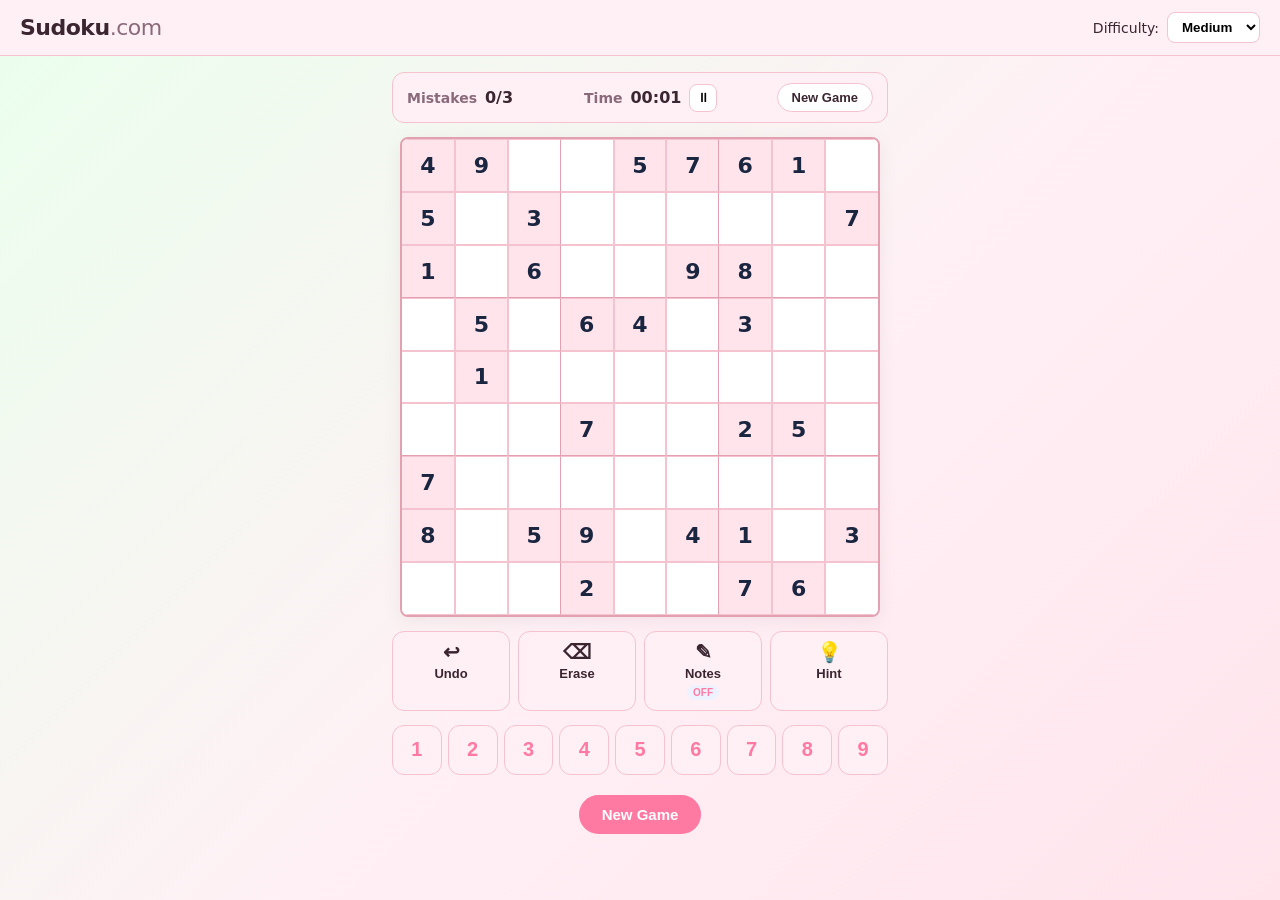
==== index.html @ c15cadb0 "Create Sudoku game" ====
<!DOCTYPE html>
<html lang="en">
<head>
<meta charset="UTF-8">
<meta name="viewport" content="width=device-width, initial-scale=1.0">
<title>Sudoku - Play Free</title>
<link rel="stylesheet" href="style.css">
</head>
<body>
<header class="topbar">
  <div class="logo">Sudoku<span>.com</span></div>
  <div class="top-controls">
    <div class="difficulty-wrap">
      <label for="difficulty">Difficulty:</label>
      <select id="difficulty">
        <option value="easy">Easy</option>
        <option value="medium" selected>Medium</option>
        <option value="hard">Hard</option>
        <option value="expert">Expert</option>
      </select>
    </div>
  </div>
</header>

<main class="container">
  <div class="game-header">
    <div class="stat mistake-stat">
      <span class="stat-label">Mistakes</span>
      <span class="stat-value" id="mistakes">0/3</span>
    </div>
    <div class="stat timer-stat">
      <span class="stat-label">Time</span>
      <span class="stat-value" id="timer">00:00</span>
      <button id="pauseBtn" class="icon-btn small" title="Pause/Resume">⏸</button>
    </div>
    <div class="stat">
      <button id="newGameTop" class="btn secondary small">New Game</button>
    </div>
  </div>

  <div class="board-wrap">
    <div id="board" class="board"></div>
  </div>

  <div class="controls">
    <button class="tool-btn" id="undoBtn" title="Undo (Ctrl+Z)">
      <span class="tool-icon">↩</span>
      <span>Undo</span>
    </button>
    <button class="tool-btn" id="eraseBtn" title="Erase (Del)">
      <span class="tool-icon">⌫</span>
      <span>Erase</span>
    </button>
    <button class="tool-btn" id="notesBtn" title="Notes (N)">
      <span class="tool-icon">✎</span>
      <span>Notes</span>
      <span id="notesIndicator" class="notes-indicator">OFF</span>
    </button>
    <button class="tool-btn" id="hintBtn" title="Hint">
      <span class="tool-icon">💡</span>
      <span>Hint</span>
    </button>
  </div>

  <div class="numpad" id="numpad">
    <!-- buttons 1-9 generated by JS, but static fallback -->
    <button data-num="1">1</button>
    <button data-num="2">2</button>
    <button data-num="3">3</button>
    <button data-num="4">4</button>
    <button data-num="5">5</button>
    <button data-num="6">6</button>
    <button data-num="7">7</button>
    <button data-num="8">8</button>
    <button data-num="9">9</button>
  </div>

  <div class="bottom-actions">
    <button id="newGameBtn" class="btn primary">New Game</button>
  </div>
</main>

<!-- Modals -->
<div id="winModal" class="modal hidden">
  <div class="modal-content">
    <h2>🎉 You Win!</h2>
    <p id="winTime">Time: 00:00</p>
    <p id="winMistakes"></p>
    <button id="winNewGame" class="btn primary">New Game</button>
  </div>
</div>

<div id="loseModal" class="modal hidden">
  <div class="modal-content">
    <h2>Game Over</h2>
    <p>You made 3 mistakes.</p>
    <button id="loseNewGame" class="btn primary">Try Again</button>
  </div>
</div>

<div id="confirmModal" class="modal hidden">
  <div class="modal-content">
    <h2>Start new game?</h2>
    <p>Current progress will be lost.</p>
    <div class="modal-actions">
      <button id="confirmYes" class="btn primary">Yes</button>
      <button id="confirmNo" class="btn secondary">Cancel</button>
    </div>
  </div>
</div>

<div id="hintModal" class="modal hidden">
  <div class="modal-content hint-modal-content">
    <div class="hint-header">
      <h2>💡 Hint</h2>
      <button id="hintCloseX" class="icon-btn small" style="position:absolute;right:16px;top:16px;">✕</button>
    </div>
    <p id="hintTarget" class="hint-target-text"></p>
    <div class="hint-answer-row">
      <span class="hint-answer-label">Answer:</span>
      <span id="hintAnswer" class="hint-answer"></span>
    </div>
    <div id="hintVisual" class="hint-mini-board"></div>
    <div class="hint-legend">
      <span><i class="dot dot-target"></i> Target cell</span>
      <span><i class="dot dot-row"></i> Same row</span>
      <span><i class="dot dot-col"></i> Same column</span>
      <span><i class="dot dot-box"></i> Same 3×3 box</span>
      <span><i class="dot dot-block"></i> Blocks other numbers</span>
    </div>
    <div id="hintExplain" class="hint-explain"></div>
    <div class="modal-actions">
      <button id="hintFillBtn" class="btn primary">Fill Answer</button>
      <button id="hintCloseBtn" class="btn secondary">Got it</button>
    </div>
  </div>
</div>

<script src="script.js"></script>
</body>
</html>
---- style.css ----
* { box-sizing: border-box; margin: 0; padding: 0; }
:root{
  --bg:#eaffed;
  --card:#fff0f5;
  --primary:#ff7aa2;
  --primary-dark:#e35d88;
  --border:#f5c2cf;
  --border-strong:#e3a0b1;
  --text:#3a2530;
  --muted:#8a6a7a;
  --cell-fixed-bg:#ffe4ec;
  --cell-selected:#ffd1dc;
  --cell-same:#ffeef3;
  --cell-highlight:#e8ffe8;
  --error:#e63946;
  --success:#2d9a5a;
}
body{
  font-family: 'Segoe UI', system-ui, -apple-system, sans-serif;
  background: linear-gradient(135deg, #eaffed 0%, #fff0f5 55%, #ffe4ec 100%);
  color: var(--text);
  min-height: 100vh;
  display:flex;
  flex-direction:column;
}
.topbar{
  background: var(--card);
  border-bottom:1px solid var(--border);
  padding:12px 20px;
  display:flex;
  justify-content:space-between;
  align-items:center;
  position:sticky;
  top:0;
  z-index:10;
}
.logo{ font-weight:800; font-size:22px; letter-spacing:-0.5px;}
.logo span{ font-weight:400; color:var(--muted);}
.difficulty-wrap{ display:flex; align-items:center; gap:8px; font-size:14px;}
.difficulty-wrap select{
  padding:6px 10px;
  border:1px solid var(--border);
  border-radius:8px;
  background:#fff;
  font-weight:600;
}
.container{
  max-width:520px;
  width:100%;
  margin:0 auto;
  padding:16px 12px 32px;
  flex:1;
  display:flex;
  flex-direction:column;
  align-items:center;
  gap:14px;
}
.game-header{
  width:100%;
  display:flex;
  justify-content:space-between;
  align-items:center;
  background:var(--card);
  border:1px solid var(--border);
  border-radius:12px;
  padding:10px 14px;
}
.stat{ display:flex; align-items:center; gap:8px; font-size:14px;}
.stat-label{ color:var(--muted); font-weight:600;}
.stat-value{ font-weight:800; font-size:16px; min-width:40px;}
#mistakes.error{ color:var(--error); }
.icon-btn{
  border:1px solid var(--border);
  background:#fff;
  border-radius:8px;
  width:28px; height:28px;
  cursor:pointer;
}
.icon-btn:hover{ background:var(--bg); }

.board-wrap{
  width:100%;
  display:flex;
  justify-content:center;
}
.board{
  width:100%;
  max-width:480px;
  aspect-ratio:1;
  background: var(--card);
  border:2px solid var(--border-strong);
  border-radius:8px;
  overflow:hidden;
  display:grid;
  grid-template-columns: repeat(9,1fr);
  grid-template-rows: repeat(9,1fr);
  box-shadow: 0 4px 20px rgba(0,0,0,0.06);
}
.cell{
  border:1px solid var(--border);
  display:flex;
  align-items:center;
  justify-content:center;
  font-size:22px;
  font-weight:600;
  position:relative;
  cursor:pointer;
  user-select:none;
  background:#fff;
}
.cell.fixed{
  background: var(--cell-fixed-bg);
  color: #1a2540;
  font-weight:700;
}
.cell.selected{
  background: #a8d9a8 !important;
  box-shadow: inset 0 0 0 1.5px #8ec48e;
}
.cell.highlight{
  background: var(--cell-highlight);
}
.cell.same-number{
  background: #c7eac7 !important;
  color: #1a3520 !important;
  font-weight: 700;
  box-shadow: inset 0 0 0 1.5px #8ec48e;
}
.cell.selected.same-number{
  background: #a8d9a8 !important;
  box-shadow: inset 0 0 0 1.5px #8ec48e;
}
.cell.error-cell{
  background:#ffe2e2 !important;
  color:var(--error);
  animation: shake 0.3s;
}
.cell.error-persist{
  background:#ffccd5 !important;
  color:#b00020 !important;
  box-shadow: inset 0 0 0 2px #ff4b5c;
}
.numpad button.active-num{
  background: var(--card) !important;
  color: var(--primary) !important;
  border-color: var(--border) !important;
  transform: none !important;
  box-shadow: none !important;
}
.cell:nth-child(3n){ border-right:1px solid var(--border-strong); }
.cell:nth-child(9n){ border-right:none; }
.cell:nth-child(n+19):nth-child(-n+27),
.cell:nth-child(n+46):nth-child(-n+54){
  border-bottom:1px solid var(--border-strong);
}
/* thicker top for box separators via nth, simpler: use JS borders alternative is above */
/* Add vertical thick lines: every 3rd column */
.cell:nth-child(3n+1){ border-left:none; }

/* Notes grid inside cell */
.notes{
  display:grid;
  grid-template-columns: repeat(3,1fr);
  grid-template-rows: repeat(3,1fr);
  width:100%;
  height:100%;
  padding:2px;
  gap:0;
}
.notes span{
  font-size:10px;
  font-weight:600;
  color: var(--muted);
  display:flex;
  align-items:center;
  justify-content:center;
  line-height:1;
}
.value{
  font-size:22px;
}
/* Controls row */
.controls{
  width:100%;
  display:flex;
  justify-content:space-between;
  gap:8px;
}
.tool-btn{
  flex:1;
  background: var(--card);
  border:1px solid var(--border);
  border-radius:12px;
  padding:10px 4px;
  display:flex;
  flex-direction:column;
  align-items:center;
  gap:4px;
  cursor:pointer;
  font-weight:600;
  font-size:13px;
  color: var(--text);
  transition: all 0.15s;
}
.tool-btn:hover{ border-color: var(--primary); transform: translateY(-1px); }
.tool-btn.active{
  background: var(--primary);
  color:#fff;
  border-color: var(--primary);
}
.tool-btn.active .notes-indicator{ background:#fff; color:var(--primary); }
.tool-icon{ font-size:20px; line-height:1;}
.notes-indicator{
  font-size:10px;
  background:#eef2ff;
  color:var(--primary);
  padding:2px 6px;
  border-radius:999px;
  font-weight:800;
}
.numpad{
  width:100%;
  display:grid;
  grid-template-columns: repeat(9,1fr);
  gap:6px;
}
.numpad button{
  aspect-ratio:1;
  border:1px solid var(--border);
  background:var(--card);
  border-radius:12px;
  font-size:20px;
  font-weight:700;
  cursor:pointer;
  color:var(--primary);
  transition: all 0.15s;
  position:relative;
}
.numpad button:hover{ background:var(--primary); color:#fff; border-color:var(--primary); }
.numpad button.used{
  opacity:0.35;
}
.bottom-actions{
  width:100%;
  display:flex;
  justify-content:center;
  padding-top:6px;
}
.btn{
  padding:10px 22px;
  border-radius:999px;
  font-weight:700;
  font-size:15px;
  cursor:pointer;
  border:1px solid transparent;
}
.btn.primary{
  background: var(--primary);
  color:#fff;
}
.btn.primary:hover{ background: var(--primary-dark); }
.btn.secondary{
  background:#fff;
  border-color:var(--border);
  color:var(--text);
}
.btn.secondary:hover{ background:var(--bg); }
.btn.small{ padding:6px 14px; font-size:13px; }

.modal{
  position:fixed;
  inset:0;
  background: rgba(20,30,60,0.45);
  display:flex;
  align-items:center;
  justify-content:center;
  z-index:100;
  backdrop-filter: blur(4px);
}
.modal.hidden{ display:none; }
.modal-content{
  background:#fff;
  padding:28px 24px;
  border-radius:16px;
  text-align:center;
  min-width:300px;
  max-width:90vw;
  box-shadow:0 12px 40px rgba(0,0,0,0.15);
}
.modal-content h2{ margin-bottom:10px; }
.modal-content p{ color:var(--muted); margin-bottom:14px; }
.modal-actions{ display:flex; gap:10px; justify-content:center; }

@keyframes shake{
  0%,100%{ transform: translateX(0);}
  25%{ transform: translateX(-3px);}
  75%{ transform: translateX(3px);}
}

/* Hint modal - centered square, fully visible with scroll */
#hintModal{
  background: rgba(20,30,60,0.38);
  padding: 12px;
  overflow-y: auto;
}
#hintModal .hint-modal-content{
  width: min(92vw, 420px);
  max-width: 420px;
  min-width: unset;
  height: auto;
  max-height: min(92vh, 620px);
  aspect-ratio: unset;
  text-align:left;
  position:relative;
  padding:16px 14px 12px;
  display:flex;
  flex-direction:column;
  gap:8px;
  overflow-y: auto;
  justify-content:flex-start;
  margin: auto;
}
.hint-header h2{ text-align:center; font-size:18px; margin:0; }
.hint-target-text{
  text-align:center;
  font-weight:700;
  font-size:13px;
  color:var(--text);
  margin:0;
}
.hint-answer-row{
  display:flex;
  align-items:center;
  justify-content:center;
  gap:8px;
  margin:0;
}
.hint-answer-label{ color:var(--muted); font-weight:600; font-size:12px;}
.hint-answer{
  width:36px;height:36px;
  display:inline-flex;align-items:center;justify-content:center;
  background:var(--primary);
  color:#fff;
  font-size:18px;font-weight:800;
  border-radius:8px;
  box-shadow:0 4px 12px rgba(74,123,255,0.35);
}
.hint-mini-board{
  display:grid;
  grid-template-columns: repeat(9,1fr);
  gap:1px;
  background:var(--border);
  border:2px solid var(--border-strong);
  border-radius:8px;
  overflow:hidden;
  width: min(70vw, 260px);
  height: min(70vw, 260px);
  min-width: 200px;
  min-height: 200px;
  max-width: 260px;
  max-height: 260px;
  margin:0 auto;
  aspect-ratio:1;
  flex-shrink:0;
}
.hint-mini-board .hm-cell{
  background:#fff;
  display:flex;align-items:center;justify-content:center;
  font-size:11px;font-weight:700;
  position:relative;
  aspect-ratio:1;
}
.hm-cell.hm-target{ background:#ffe58f !important; box-shadow:inset 0 0 0 2px #ffb700; z-index:1; }
.hm-cell.hm-row{ background:#e0ebff; }
.hm-cell.hm-col{ background:#d9f0ff; }
.hm-cell.hm-box{ background:#e6f7e6; }
.hm-cell.hm-overlap{ background:#e8e0ff !important; }
.hm-cell.hm-block{ outline:2px solid #ff7a7a; outline-offset:-2px; }
.hm-cell.hm-fixed{ color:#1a2540; }
.hint-legend{
  display:flex;flex-wrap:wrap;gap:4px 10px;
  justify-content:center;
  font-size:10px;color:var(--muted);
  margin:0;
  line-height:1.2;
}
.dot{ width:10px;height:10px;border-radius:50%;display:inline-block;vertical-align:middle;margin-right:4px;border:1px solid rgba(0,0,0,0.1);}
.dot-target{ background:#ffe58f;border-color:#ffb700;}
.dot-row{ background:#e0ebff;}
.dot-col{ background:#d9f0ff;}
.dot-box{ background:#e6f7e6;}
.dot-block{ background:#fff; border:2px solid #ff7a7a;}
.hint-explain{
  background:#f8f9ff;
  border:1px solid var(--border);
  border-radius:10px;
  padding:10px 12px;
  font-size:12.5px;
  line-height:1.5;
  color:var(--text);
  margin:0;
  overflow:visible;
  flex: none;
}
.hint-explain strong{ color:var(--primary); }
.hint-explain .ex-line{ margin:4px 0; }
.hint-explain .ex-candidates{ display:flex;flex-wrap:wrap;gap:4px;margin-top:6px; }
.hint-explain .cand{ width:22px;height:22px;display:inline-flex;align-items:center;justify-content:center;border-radius:6px;font-size:11px;font-weight:700;border:1px solid var(--border);background:#fff;}
.cand.blocked{ opacity:0.35; text-decoration:line-through; background:#fff0f0; border-color:#ffc9c9; color:#c0392b;}
.cand.answer{ background:var(--primary); color:#fff; border-color:var(--primary); opacity:1; text-decoration:none;}
.hint-highlight{ background:#fff8cc !important; }

@media (max-width:520px){
  .board{ max-width:100%; }
  .cell{ font-size:18px; }
  .notes span{ font-size:8px; }
  .numpad{ gap:4px; }
  .numpad button{ font-size:18px; border-radius:8px; }
  .tool-btn{ padding:8px 2px; font-size:12px; }
  #hintModal .hint-modal-content{
    width: 94vw;
    max-width: 94vw;
    max-height: 92vh;
    height: auto;
    padding:12px 10px 10px;
  }
  .hint-mini-board{ width: 68vw; height: 68vw; min-width:180px; min-height:180px; max-width:260px; max-height:260px; }
}
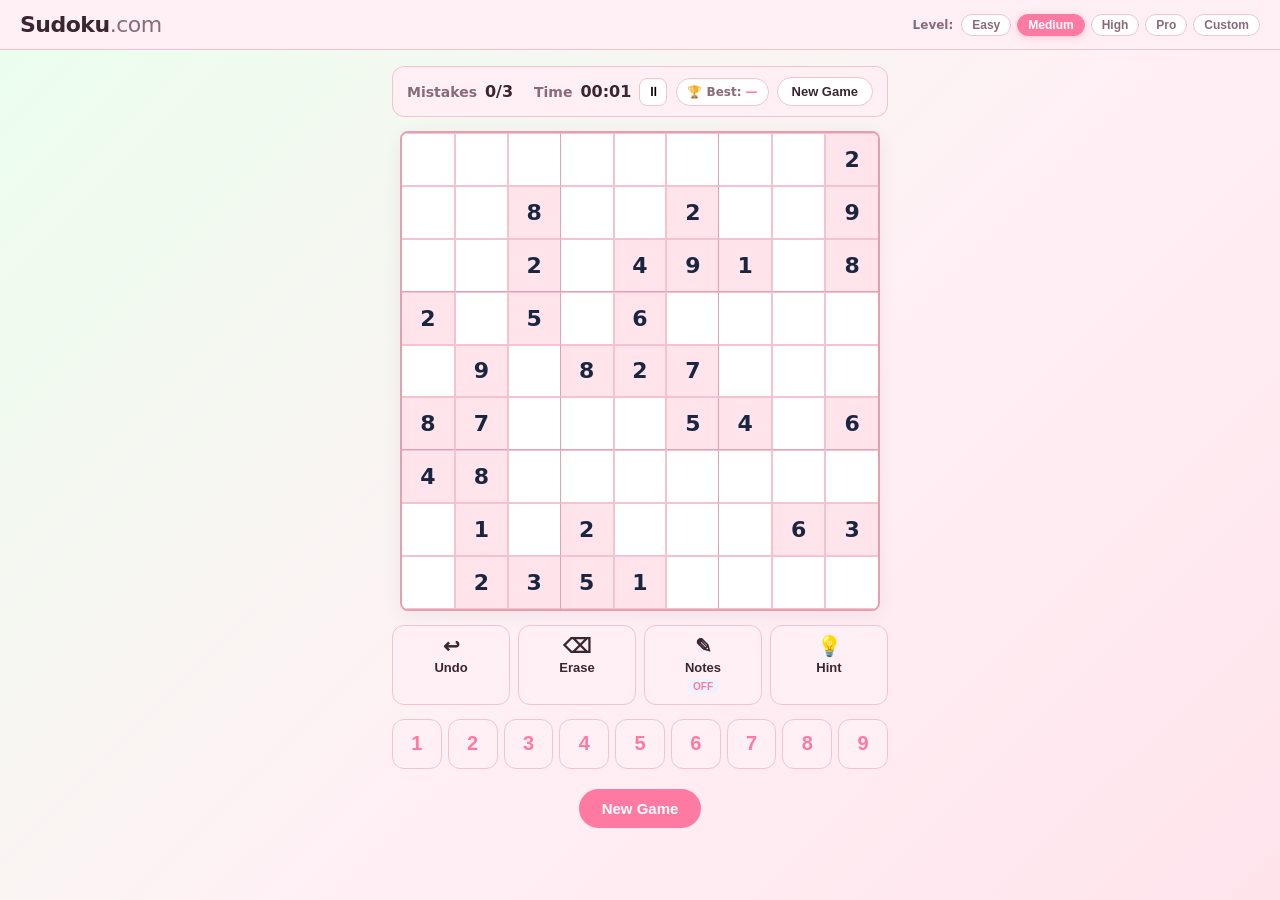
==== commit 43d6f96a: "feat: pink jump + golden sparkle line celebration, small difficulty pills with custom blocks, best s" ====
--- a/index.html
+++ b/index.html
@@ -11,12 +11,23 @@
   <div class="logo">Sudoku<span>.com</span></div>
   <div class="top-controls">
     <div class="difficulty-wrap">
-      <label for="difficulty">Difficulty:</label>
-      <select id="difficulty">
+      <label for="difficulty" style="font-weight:700;color:var(--muted);font-size:12px;">Level:</label>
+      <div class="diff-pills" id="diffPills">
+        <button class="diff-pill" data-diff="easy">Easy</button>
+        <button class="diff-pill active" data-diff="medium">Medium</button>
+        <button class="diff-pill" data-diff="hard">High</button>
+        <button class="diff-pill" data-diff="expert">Pro</button>
+        <button class="diff-pill" data-diff="custom">Custom</button>
+      </div>
+      <div id="customBlocksWrap" class="custom-blocks hidden">
+        <label for="blocksRange" style="display:flex;align-items:center;gap:6px;">Blocks <input type="range" id="blocksRange" min="20" max="64" value="50" step="1"><span id="blocksVal">50</span></label>
+      </div>
+      <select id="difficulty" style="display:none;">
         <option value="easy">Easy</option>
         <option value="medium" selected>Medium</option>
         <option value="hard">Hard</option>
         <option value="expert">Expert</option>
+        <option value="custom">Custom</option>
       </select>
     </div>
   </div>
@@ -34,6 +45,7 @@
       <button id="pauseBtn" class="icon-btn small" title="Pause/Resume">⏸</button>
     </div>
     <div class="stat">
+      <div id="bestScore" class="best-score" title="Best time for this difficulty">🏆 Best: <strong>—</strong></div>
       <button id="newGameTop" class="btn secondary small">New Game</button>
     </div>
   </div>
--- a/style.css
+++ b/style.css
@@ -410,6 +410,114 @@
 .cand.answer{ background:var(--primary); color:#fff; border-color:var(--primary); opacity:1; text-decoration:none;}
 .hint-highlight{ background:#fff8cc !important; }
 
+/* Celebration: pink jump + golden sparkle */
+.cell.celebrate{
+  animation: pinkJump 0.7s cubic-bezier(0.34,1.56,0.64,1) forwards;
+  background: linear-gradient(135deg, #ffe4ec 0%, #ffd1e8 50%, #fff4d6 100%) !important;
+  box-shadow: inset 0 0 0 2px #ff7aa2, 0 0 14px rgba(255,122,162,0.45) !important;
+  z-index: 2;
+}
+@keyframes pinkJump{
+  0%{ transform: translateY(0) scale(1); }
+  18%{ transform: translateY(-10px) scale(1.07); }
+  35%{ transform: translateY(0) scale(1.02); }
+  55%{ transform: translateY(-5px) scale(1.04); }
+  75%{ transform: translateY(0) scale(1); }
+  100%{ transform: translateY(0) scale(1); }
+}
+.cell .sparkle{
+  position:absolute;
+  width:7px; height:7px;
+  background: radial-gradient(circle, #fffbe0 0%, #ffd700 45%, #ffb700 70%, transparent 75%);
+  border-radius:50%;
+  pointer-events:none;
+  opacity:0;
+  animation: sparklePop 0.75s ease-out forwards;
+  box-shadow: 0 0 6px #ffd700, 0 0 10px #ffecd0;
+}
+@keyframes sparklePop{
+  0%{ opacity:0; transform: scale(0.3) translateY(0) rotate(0deg); }
+  20%{ opacity:1; transform: scale(1.15) translateY(-6px) rotate(20deg); }
+  60%{ opacity:1; transform: scale(1) translateY(-10px) rotate(-10deg); }
+  100%{ opacity:0; transform: scale(0.5) translateY(-18px) rotate(30deg); }
+}
+.cell.celebrate:nth-child(9n+1){ animation-delay: 0s; }
+.cell.celebrate:nth-child(9n+2){ animation-delay: 0.04s; }
+.cell.celebrate:nth-child(9n+3){ animation-delay: 0.08s; }
+
+/* Difficulty pills - small aesthetic */
+.diff-pills{
+  display:flex;
+  gap:6px;
+  align-items:center;
+  flex-wrap:wrap;
+}
+.diff-pill{
+  padding:4px 10px;
+  font-size:12px;
+  font-weight:700;
+  border:1px solid var(--border);
+  background:#fff;
+  color:var(--muted);
+  border-radius:999px;
+  cursor:pointer;
+  transition: all 0.15s;
+  line-height:1;
+}
+.diff-pill:hover{ border-color:var(--primary); color:var(--primary); transform: translateY(-1px); }
+.diff-pill.active{
+  background: var(--primary);
+  color:#fff;
+  border-color:var(--primary);
+  box-shadow: 0 2px 8px rgba(255,122,162,0.35);
+}
+.custom-blocks{
+  display:flex;
+  align-items:center;
+  gap:8px;
+  font-size:12px;
+  font-weight:600;
+  color:var(--muted);
+  background:#fff;
+  border:1px solid var(--border);
+  border-radius:999px;
+  padding:4px 10px;
+}
+.custom-blocks.hidden{ display:none; }
+.custom-blocks input[type="range"]{
+  width:90px;
+  accent-color: var(--primary);
+}
+#blocksVal{
+  min-width:22px;
+  text-align:center;
+  font-weight:800;
+  color:var(--primary);
+  background: var(--card);
+  border-radius:99px;
+  padding:2px 6px;
+  font-size:11px;
+}
+.topbar{
+  flex-wrap:wrap;
+  gap:10px;
+}
+.best-score{
+  font-size:12px;
+  font-weight:700;
+  color:var(--muted);
+  background:#fff;
+  border:1px solid var(--border);
+  border-radius:999px;
+  padding:6px 10px;
+  display:flex;
+  align-items:center;
+  gap:4px;
+  white-space:nowrap;
+}
+.best-score strong{ color:var(--primary); }
+.best-score.is-best{ border-color:var(--primary); background: linear-gradient(135deg,#fff0f5,#fffbe0); }
+
 @media (max-width:520px){
   .board{ max-width:100%; }
   .cell{ font-size:18px; }
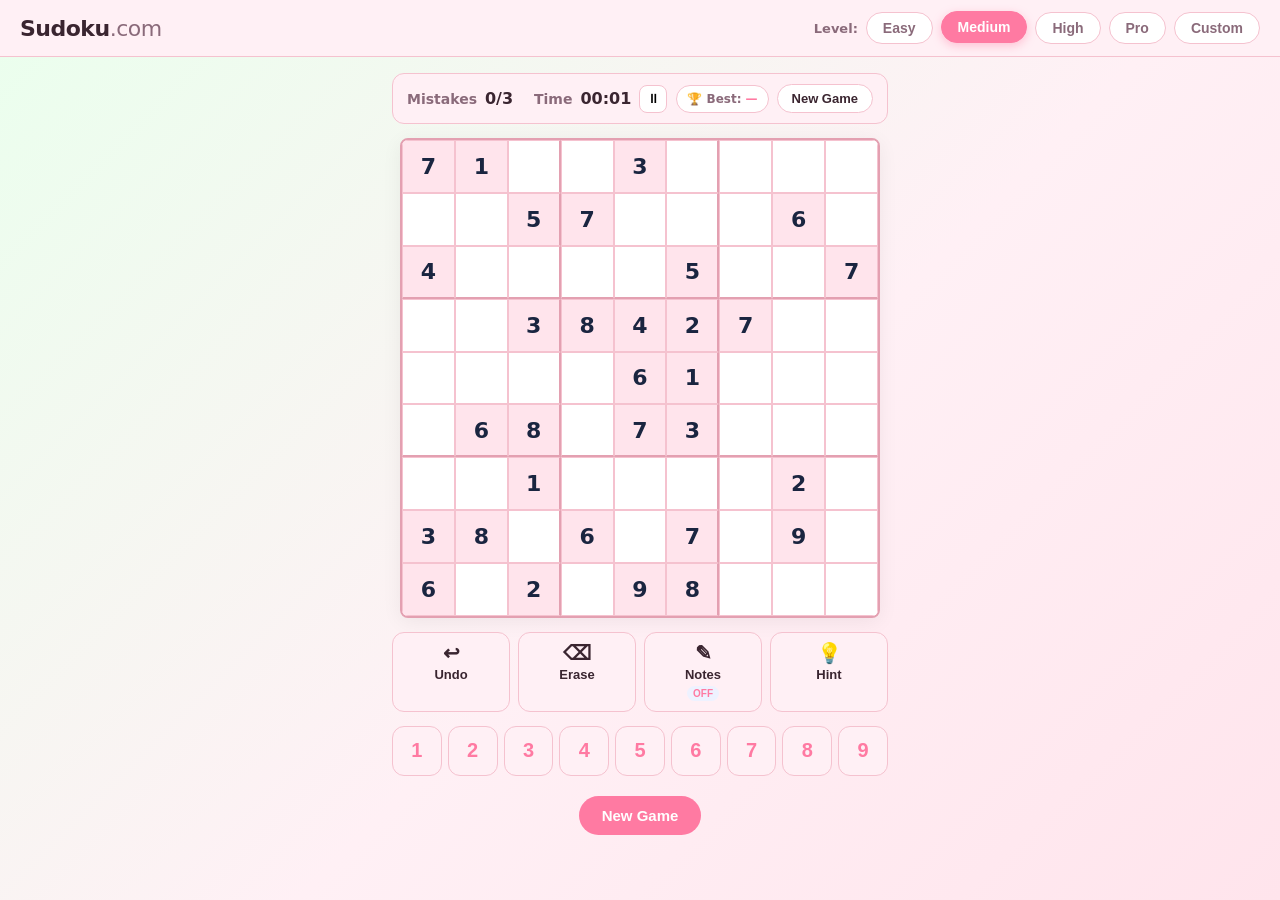
==== commit c8788f08: "feat: bigger level pills, Custom now 4x4/6x6/9x9 (1-4/1-6/1-9) with dynamic board generation" ====
--- a/index.html
+++ b/index.html
@@ -11,7 +11,7 @@
   <div class="logo">Sudoku<span>.com</span></div>
   <div class="top-controls">
     <div class="difficulty-wrap">
-      <label for="difficulty" style="font-weight:700;color:var(--muted);font-size:12px;">Level:</label>
+      <label for="difficulty" style="font-weight:800;color:var(--muted);font-size:13px;">Level:</label>
       <div class="diff-pills" id="diffPills">
         <button class="diff-pill" data-diff="easy">Easy</button>
         <button class="diff-pill active" data-diff="medium">Medium</button>
@@ -20,7 +20,10 @@
         <button class="diff-pill" data-diff="custom">Custom</button>
       </div>
       <div id="customBlocksWrap" class="custom-blocks hidden">
-        <label for="blocksRange" style="display:flex;align-items:center;gap:6px;">Blocks <input type="range" id="blocksRange" min="20" max="64" value="50" step="1"><span id="blocksVal">50</span></label>
+        <span style="font-weight:800;font-size:12px;">Size:</span>
+        <button class="size-pill" data-size="4">4×4 <span style="font-weight:600;opacity:0.8;">1-4</span></button>
+        <button class="size-pill" data-size="6">6×6 <span style="font-weight:600;opacity:0.8;">1-6</span></button>
+        <button class="size-pill active" data-size="9">9×9 <span style="font-weight:600;opacity:0.8;">1-9</span></button>
       </div>
       <select id="difficulty" style="display:none;">
         <option value="easy">Easy</option>
--- a/style.css
+++ b/style.css
@@ -147,15 +147,7 @@
   transform: none !important;
   box-shadow: none !important;
 }
-.cell:nth-child(3n){ border-right:1px solid var(--border-strong); }
-.cell:nth-child(9n){ border-right:none; }
-.cell:nth-child(n+19):nth-child(-n+27),
-.cell:nth-child(n+46):nth-child(-n+54){
-  border-bottom:1px solid var(--border-strong);
-}
-/* thicker top for box separators via nth, simpler: use JS borders alternative is above */
-/* Add vertical thick lines: every 3rd column */
-.cell:nth-child(3n+1){ border-left:none; }
+/* Thick box borders now handled dynamically via JS inline styles for 4x4/6x6/9x9 */
 
 /* Notes grid inside cell */
 .notes{
@@ -445,43 +437,45 @@
 .cell.celebrate:nth-child(9n+2){ animation-delay: 0.04s; }
 .cell.celebrate:nth-child(9n+3){ animation-delay: 0.08s; }
 
-/* Difficulty pills - small aesthetic */
+/* Difficulty pills - bigger aesthetic */
 .diff-pills{
   display:flex;
-  gap:6px;
+  gap:8px;
   align-items:center;
   flex-wrap:wrap;
 }
 .diff-pill{
-  padding:4px 10px;
-  font-size:12px;
-  font-weight:700;
-  border:1px solid var(--border);
+  padding:7px 16px;
+  font-size:14px;
+  font-weight:800;
+  border:1.5px solid var(--border);
   background:#fff;
   color:var(--muted);
   border-radius:999px;
   cursor:pointer;
   transition: all 0.15s;
   line-height:1;
-}
-.diff-pill:hover{ border-color:var(--primary); color:var(--primary); transform: translateY(-1px); }
+  min-height:32px;
+}
+.diff-pill:hover{ border-color:var(--primary); color:var(--primary); transform: translateY(-1px); box-shadow: 0 2px 8px rgba(255,122,162,0.2); }
 .diff-pill.active{
   background: var(--primary);
   color:#fff;
   border-color:var(--primary);
-  box-shadow: 0 2px 8px rgba(255,122,162,0.35);
+  box-shadow: 0 3px 10px rgba(255,122,162,0.4);
+  transform: translateY(-1px);
 }
 .custom-blocks{
   display:flex;
   align-items:center;
   gap:8px;
-  font-size:12px;
-  font-weight:600;
+  font-size:13px;
+  font-weight:700;
   color:var(--muted);
   background:#fff;
-  border:1px solid var(--border);
+  border:1.5px solid var(--border);
   border-radius:999px;
-  padding:4px 10px;
+  padding:6px 12px;
 }
 .custom-blocks.hidden{ display:none; }
 .custom-blocks input[type="range"]{
@@ -498,6 +492,19 @@
   padding:2px 6px;
   font-size:11px;
 }
+.size-pill{
+  padding:6px 13px;
+  font-size:13px;
+  font-weight:800;
+  border:1.5px solid var(--border);
+  background:#fff;
+  color:var(--muted);
+  border-radius:999px;
+  cursor:pointer;
+  transition: all 0.15s;
+}
+.size-pill:hover{ border-color:var(--primary); color:var(--primary); }
+.size-pill.active{ background:var(--primary); color:#fff; border-color:var(--primary); box-shadow:0 2px 8px rgba(255,122,162,0.35); }
 .topbar{
   flex-wrap:wrap;
   gap:10px;
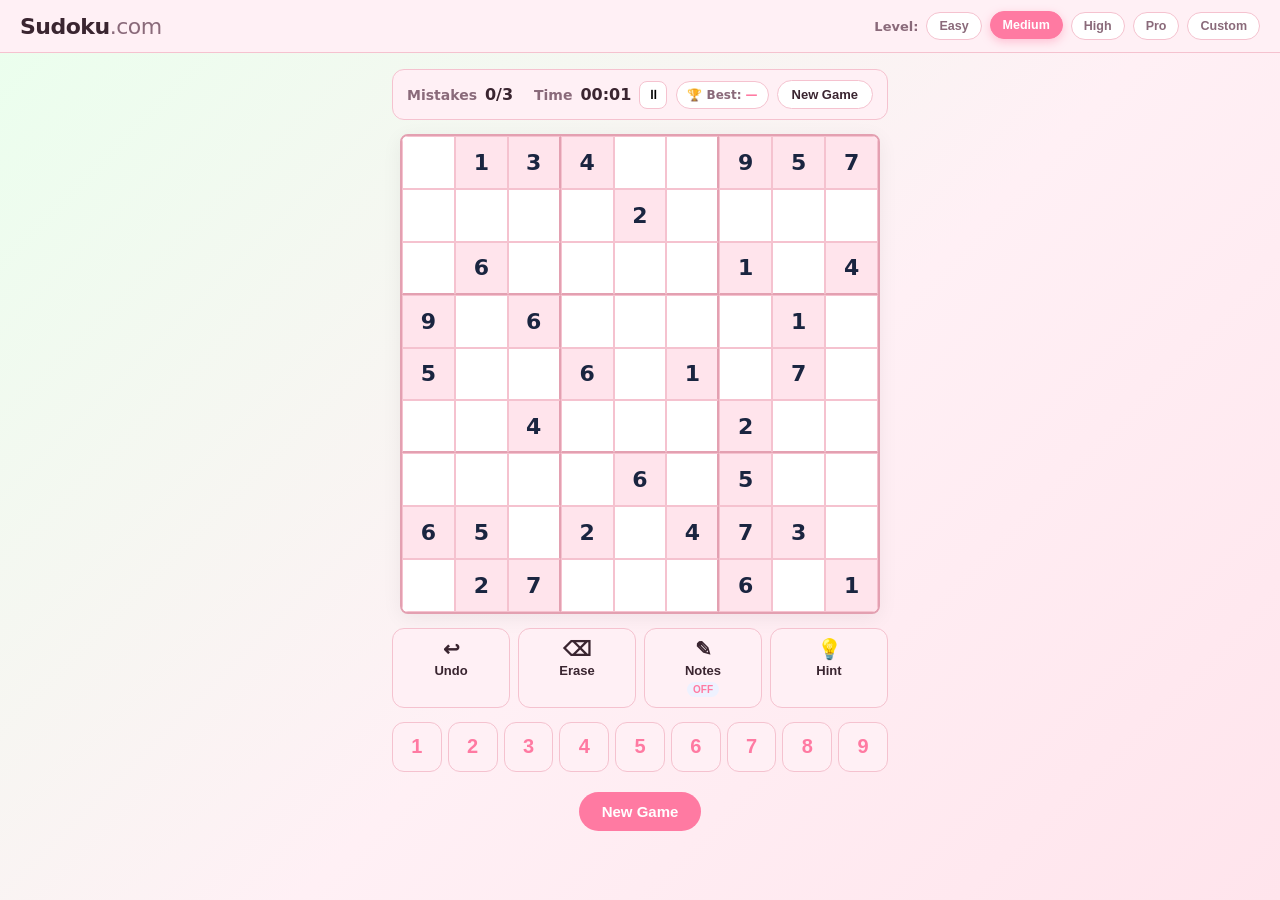
==== commit 74ce7046: "feat: Loopy win celebration + rule-based validation and continue on 3 mistakes - Loopy character jum" ====
--- a/index.html
+++ b/index.html
@@ -97,19 +97,62 @@
 
 <!-- Modals -->
 <div id="winModal" class="modal hidden">
-  <div class="modal-content">
-    <h2>🎉 You Win!</h2>
-    <p id="winTime">Time: 00:00</p>
-    <p id="winMistakes"></p>
-    <button id="winNewGame" class="btn primary">New Game</button>
+  <div class="modal-content win-celebrate-content">
+    <div class="win-confetti" id="winConfetti"></div>
+    <!-- Loopy character that jumps -->
+    <div class="loopy-wrap">
+      <div class="loopy" id="loopyChar" aria-hidden="true">
+        <div class="loopy-ear loopy-ear-left"></div>
+        <div class="loopy-ear loopy-ear-right"></div>
+        <div class="loopy-head">
+          <div class="loopy-eye loopy-eye-left"></div>
+          <div class="loopy-eye loopy-eye-right"></div>
+          <div class="loopy-nose"></div>
+          <div class="loopy-mouth">
+            <div class="loopy-tooth"></div>
+            <div class="loopy-tongue"></div>
+          </div>
+          <div class="loopy-blush loopy-blush-left"></div>
+          <div class="loopy-blush loopy-blush-right"></div>
+        </div>
+        <div class="loopy-body">
+          <div class="loopy-belly"></div>
+          <div class="loopy-arm loopy-arm-left"></div>
+          <div class="loopy-arm loopy-arm-right"></div>
+        </div>
+        <div class="loopy-shadow"></div>
+      </div>
+    </div>
+    <h2 class="win-title">Yay! You Did It! 🎉</h2>
+    <p class="win-subtitle">Loopy is so proud of you!</p>
+    <div class="win-scores">
+      <div class="win-score-row">
+        <span class="win-score-label">⏱ Time</span>
+        <span class="win-score-value" id="winTime">00:00</span>
+      </div>
+      <div class="win-score-row">
+        <span class="win-score-label">❌ Mistakes</span>
+        <span class="win-score-value" id="winMistakes">0/3</span>
+      </div>
+      <div class="win-score-row win-best-row" id="winBestRow">
+        <span class="win-score-label">🏆 Best</span>
+        <span class="win-score-value" id="winBest">—</span>
+      </div>
+      <div id="winNewBestBadge" class="win-newbest hidden">✨ NEW BEST! ✨</div>
+    </div>
+    <button id="winNewGame" class="btn primary win-newgame-btn">Play Again</button>
   </div>
 </div>
 
 <div id="loseModal" class="modal hidden">
-  <div class="modal-content">
-    <h2>Game Over</h2>
-    <p>You made 3 mistakes.</p>
-    <button id="loseNewGame" class="btn primary">Try Again</button>
+  <div class="modal-content lose-content">
+    <h2>Oops! 3 Mistakes</h2>
+    <p>You've hit the limit. Want to keep trying or start fresh?</p>
+    <div class="modal-actions">
+      <button id="loseContinueBtn" class="btn primary">Continue Game</button>
+      <button id="loseNewGame" class="btn secondary">New Game</button>
+    </div>
+    <p style="font-size:11px;color:var(--muted);margin-top:10px;">Continue keeps your current board & timer. Mistakes will stay at 3/3.</p>
   </div>
 </div>
 
--- a/style.css
+++ b/style.css
@@ -445,8 +445,8 @@
   flex-wrap:wrap;
 }
 .diff-pill{
-  padding:7px 16px;
-  font-size:14px;
+  padding:5px 12px;
+  font-size:12.5px;
   font-weight:800;
   border:1.5px solid var(--border);
   background:#fff;
@@ -455,7 +455,7 @@
   cursor:pointer;
   transition: all 0.15s;
   line-height:1;
-  min-height:32px;
+  min-height:28px;
 }
 .diff-pill:hover{ border-color:var(--primary); color:var(--primary); transform: translateY(-1px); box-shadow: 0 2px 8px rgba(255,122,162,0.2); }
 .diff-pill.active{
@@ -468,14 +468,14 @@
 .custom-blocks{
   display:flex;
   align-items:center;
-  gap:8px;
-  font-size:13px;
+  gap:6px;
+  font-size:12px;
   font-weight:700;
   color:var(--muted);
   background:#fff;
   border:1.5px solid var(--border);
   border-radius:999px;
-  padding:6px 12px;
+  padding:4px 8px;
 }
 .custom-blocks.hidden{ display:none; }
 .custom-blocks input[type="range"]{
@@ -493,8 +493,8 @@
   font-size:11px;
 }
 .size-pill{
-  padding:6px 13px;
-  font-size:13px;
+  padding:4px 10px;
+  font-size:11.5px;
   font-weight:800;
   border:1.5px solid var(--border);
   background:#fff;
@@ -526,6 +526,18 @@
 .best-score.is-best{ border-color:var(--primary); background: linear-gradient(135deg,#fff0f5,#fffbe0); }
 
 @media (max-width:520px){
+  .topbar{ padding:8px 10px; gap:6px; }
+  .difficulty-wrap{ gap:5px; flex-wrap:wrap; }
+  .difficulty-wrap label{ font-size:11px !important; }
+  .diff-pills{ gap:5px; }
+  .diff-pill{ padding:4px 9px; font-size:11px; min-height:26px; border-width:1px; }
+  .custom-blocks{ padding:3px 6px; gap:4px; }
+  .size-pill{ padding:3px 8px; font-size:10.5px; border-width:1px; }
+  .game-header{ padding:8px 10px; gap:6px; flex-wrap:wrap; }
+  .stat{ font-size:12px; gap:5px; }
+  .stat-value{ font-size:13px; min-width:32px; }
+  .best-score{ padding:4px 8px; font-size:11px; }
+  .btn.small{ padding:5px 10px; font-size:12px; }
   .board{ max-width:100%; }
   .cell{ font-size:18px; }
   .notes span{ font-size:8px; }
@@ -539,5 +551,305 @@
     height: auto;
     padding:12px 10px 10px;
   }
-  .hint-mini-board{ width: 68vw; height: 68vw; min-width:180px; min-height:180px; max-width:260px; max-height:260px; }
-}
+   .hint-mini-board{ width: 68vw; height: 68vw; min-width:180px; min-height:180px; max-width:260px; max-height:260px; }
+}
+
+/* ===== Win Celebration — Loopy + Full Board Jump + Confetti ===== */
+.win-celebrate-content{
+  position:relative;
+  overflow:hidden;
+  background: linear-gradient(180deg,#ffffff 0%, #fff0f5 100%);
+  border: 2px solid #ffd1dc;
+  padding: 18px 18px 20px;
+  min-width: 320px;
+  max-width: 380px;
+  animation: winPop 0.45s cubic-bezier(0.34,1.56,0.64,1);
+}
+@keyframes winPop{
+  0%{ transform: scale(0.85); opacity:0; }
+  100%{ transform: scale(1); opacity:1; }
+}
+.win-confetti{
+  position:absolute;
+  inset:0;
+  pointer-events:none;
+  overflow:hidden;
+}
+.confetti-piece{
+  position:absolute;
+  width:8px;
+  height:12px;
+  border-radius:2px;
+  top:-12px;
+  animation: confettiFall linear forwards;
+}
+@keyframes confettiFall{
+  0%{ transform: translateY(0) rotate(0deg); opacity:1; }
+  100%{ transform: translateY(420px) rotate(720deg); opacity:0; }
+}
+.loopy-wrap{
+  display:flex;
+  justify-content:center;
+  align-items:flex-end;
+  height:138px;
+  margin-bottom:2px;
+  position:relative;
+}
+.loopy{
+  width:108px;
+  height:118px;
+  position:relative;
+  animation: loopyJump 0.72s cubic-bezier(0.34,1.56,0.64,1) infinite;
+  filter: drop-shadow(0 6px 14px rgba(255,122,162,0.35));
+}
+@keyframes loopyJump{
+  0%,100%{ transform: translateY(0) scale(1); }
+  15%{ transform: translateY(-18px) scale(1.03); }
+  30%{ transform: translateY(0) scale(0.98); }
+  45%{ transform: translateY(-10px) scale(1.02); }
+  60%{ transform: translateY(0) scale(1); }
+}
+.loopy.idle{
+  animation: loopyIdle 1.6s ease-in-out infinite;
+}
+@keyframes loopyIdle{
+  0%,100%{ transform: translateY(0); }
+  50%{ transform: translateY(-4px); }
+}
+.loopy-head{
+  position:absolute;
+  top:6px;
+  left:50%;
+  transform:translateX(-50%);
+  width:84px;
+  height:78px;
+  background: linear-gradient(180deg,#ffc2d1 0%, #ffb3c6 100%);
+  border-radius: 42% 42% 38% 38% / 52% 52% 38% 38%;
+  border:1.5px solid #f0a0b8;
+  z-index:2;
+}
+.loopy-ear{
+  position:absolute;
+  width:22px;
+  height:22px;
+  background:#ffb3c6;
+  border:1.5px solid #f0a0b8;
+  border-radius:50%;
+  top:2px;
+  z-index:1;
+}
+.loopy-ear-left{ left:12px; transform: rotate(-12deg); }
+.loopy-ear-right{ right:12px; transform: rotate(12deg); }
+.loopy-ear::after{
+  content:'';
+  position:absolute;
+  width:10px;
+  height:10px;
+  background:#ffe4ec;
+  border-radius:50%;
+  top:5px;
+  left:5px;
+}
+.loopy-eye{
+  position:absolute;
+  width:14px;
+  height:14px;
+  background:#2b1a1a;
+  border-radius:50%;
+  top:26px;
+  box-shadow: inset -2px -2px 0 rgba(255,255,255,0.25);
+}
+.loopy-eye::after{
+  content:'';
+  position:absolute;
+  width:4px;
+  height:4px;
+  background:#fff;
+  border-radius:50%;
+  top:2px;
+  left:2px;
+}
+.loopy-eye-left{ left:14px; }
+.loopy-eye-right{ right:14px; }
+.loopy-nose{
+  position:absolute;
+  width:14px;
+  height:10px;
+  background:#3a2530;
+  border-radius:60% 60% 40% 40% / 50% 50% 50% 50%;
+  left:50%;
+  transform:translateX(-50%);
+  top:38px;
+}
+.loopy-mouth{
+  position:absolute;
+  width:36px;
+  height:26px;
+  background: linear-gradient(180deg,#ff6b7a 0%, #ff3b5c 100%);
+  border-radius: 50% / 60% 60% 40% 40%;
+  left:50%;
+  transform:translateX(-50%);
+  top:46px;
+  border:1.5px solid #e35d88;
+  overflow:hidden;
+  display:flex;
+  justify-content:center;
+  align-items:flex-start;
+}
+.loopy-tooth{
+  width:10px;
+  height:12px;
+  background:#fff;
+  border-radius:0 0 3px 3px;
+  border:1px solid #e8e8e8;
+  margin-top:1px;
+  box-shadow:0 1px 2px rgba(0,0,0,0.08);
+}
+.loopy-tongue{
+  position:absolute;
+  width:18px;
+  height:14px;
+  background:#ff8fa3;
+  border-radius:50% 50% 40% 40% / 50% 50% 40% 40%;
+  bottom:2px;
+  left:50%;
+  transform:translateX(-50%);
+  border:1px solid #ff6b7a;
+}
+.loopy-blush{
+  position:absolute;
+  width:22px;
+  height:14px;
+  background: radial-gradient(ellipse, rgba(255,80,120,0.55) 0%, transparent 70%);
+  border-radius:50%;
+  top:48px;
+}
+.loopy-blush-left{ left:4px; }
+.loopy-blush-right{ right:4px; }
+.loopy-body{
+  position:absolute;
+  bottom:12px;
+  left:50%;
+  transform:translateX(-50%);
+  width:72px;
+  height:52px;
+  background: linear-gradient(180deg,#ffc2d1 0%, #ffb3c6 100%);
+  border-radius: 40% 40% 35% 35% / 50% 50% 35% 35%;
+  border:1.5px solid #f0a0b8;
+  z-index:1;
+}
+.loopy-belly{
+  position:absolute;
+  width:44px;
+  height:32px;
+  background:#fff;
+  border-radius:50%;
+  bottom:8px;
+  left:50%;
+  transform:translateX(-50%);
+  border:1px solid #ffe4ec;
+}
+.loopy-arm{
+  position:absolute;
+  width:18px;
+  height:22px;
+  background:#ffb3c6;
+  border:1.5px solid #f0a0b8;
+  border-radius: 50% / 60% 60% 40% 40%;
+  top:8px;
+}
+.loopy-arm-left{ left:-6px; transform: rotate(-18deg); animation: armWaveL 0.72s ease-in-out infinite; }
+.loopy-arm-right{ right:-6px; transform: rotate(18deg); animation: armWaveR 0.72s ease-in-out infinite; }
+@keyframes armWaveL{
+  0%,100%{ transform: rotate(-18deg) translateY(0); }
+  50%{ transform: rotate(-28deg) translateY(-2px); }
+}
+@keyframes armWaveR{
+  0%,100%{ transform: rotate(18deg) translateY(0); }
+  50%{ transform: rotate(28deg) translateY(-2px); }
+}
+.loopy-shadow{
+  position:absolute;
+  width:54px;
+  height:8px;
+  background: rgba(0,0,0,0.12);
+  border-radius:50%;
+  bottom:4px;
+  left:50%;
+  transform:translateX(-50%);
+  filter: blur(2px);
+  animation: shadowPulse 0.72s ease-in-out infinite;
+}
+@keyframes shadowPulse{
+  0%,100%{ transform:translateX(-50%) scale(1); opacity:0.22; }
+  15%{ transform:translateX(-50%) scale(0.82); opacity:0.12; }
+  45%{ transform:translateX(-50%) scale(0.9); opacity:0.16; }
+}
+
+.win-title{
+  font-size:20px;
+  font-weight:800;
+  margin:6px 0 2px;
+  color: var(--text);
+}
+.win-subtitle{
+  font-size:13px;
+  color: var(--muted);
+  font-weight:600;
+  margin-bottom:10px;
+  text-align:center;
+}
+.win-scores{
+  background:#fff;
+  border:1.5px solid var(--border);
+  border-radius:14px;
+  padding:10px 12px;
+  display:flex;
+  flex-direction:column;
+  gap:6px;
+  margin-bottom:14px;
+}
+.win-score-row{
+  display:flex;
+  justify-content:space-between;
+  align-items:center;
+  font-size:13px;
+  font-weight:700;
+  padding:6px 10px;
+  background: var(--bg);
+  border-radius:999px;
+}
+.win-score-label{ color: var(--muted); }
+.win-score-value{ color: var(--text); font-weight:800; }
+.win-score-value.is-new{ color:#e35d88; }
+.win-best-row{ background: linear-gradient(135deg,#fff0f5,#fffbe0); border:1px solid #ffd1dc; }
+.win-newbest{
+  text-align:center;
+  background: linear-gradient(135deg,#ff7aa2,#ffb700);
+  color:#fff;
+  font-weight:800;
+  font-size:12px;
+  padding:6px 10px;
+  border-radius:999px;
+  animation: badgePop 0.6s cubic-bezier(0.34,1.56,0.64,1);
+}
+.win-newbest.hidden{ display:none; }
+@keyframes badgePop{
+  0%{ transform: scale(0.7); }
+  60%{ transform: scale(1.08); }
+  100%{ transform: scale(1); }
+}
+.win-newgame-btn{
+  width:100%;
+  padding:12px;
+  font-size:16px;
+  box-shadow: 0 4px 16px rgba(255,122,162,0.35);
+}
+
+/* Full-board win jump — triggered by JS adding .win-celebrating to board */
+.board.win-celebrating .cell{
+  animation: pinkJump 0.68s cubic-bezier(0.34,1.56,0.64,1) forwards;
+}
+.board.win-celebrating .cell .sparkle{
+  opacity:1;
+}
